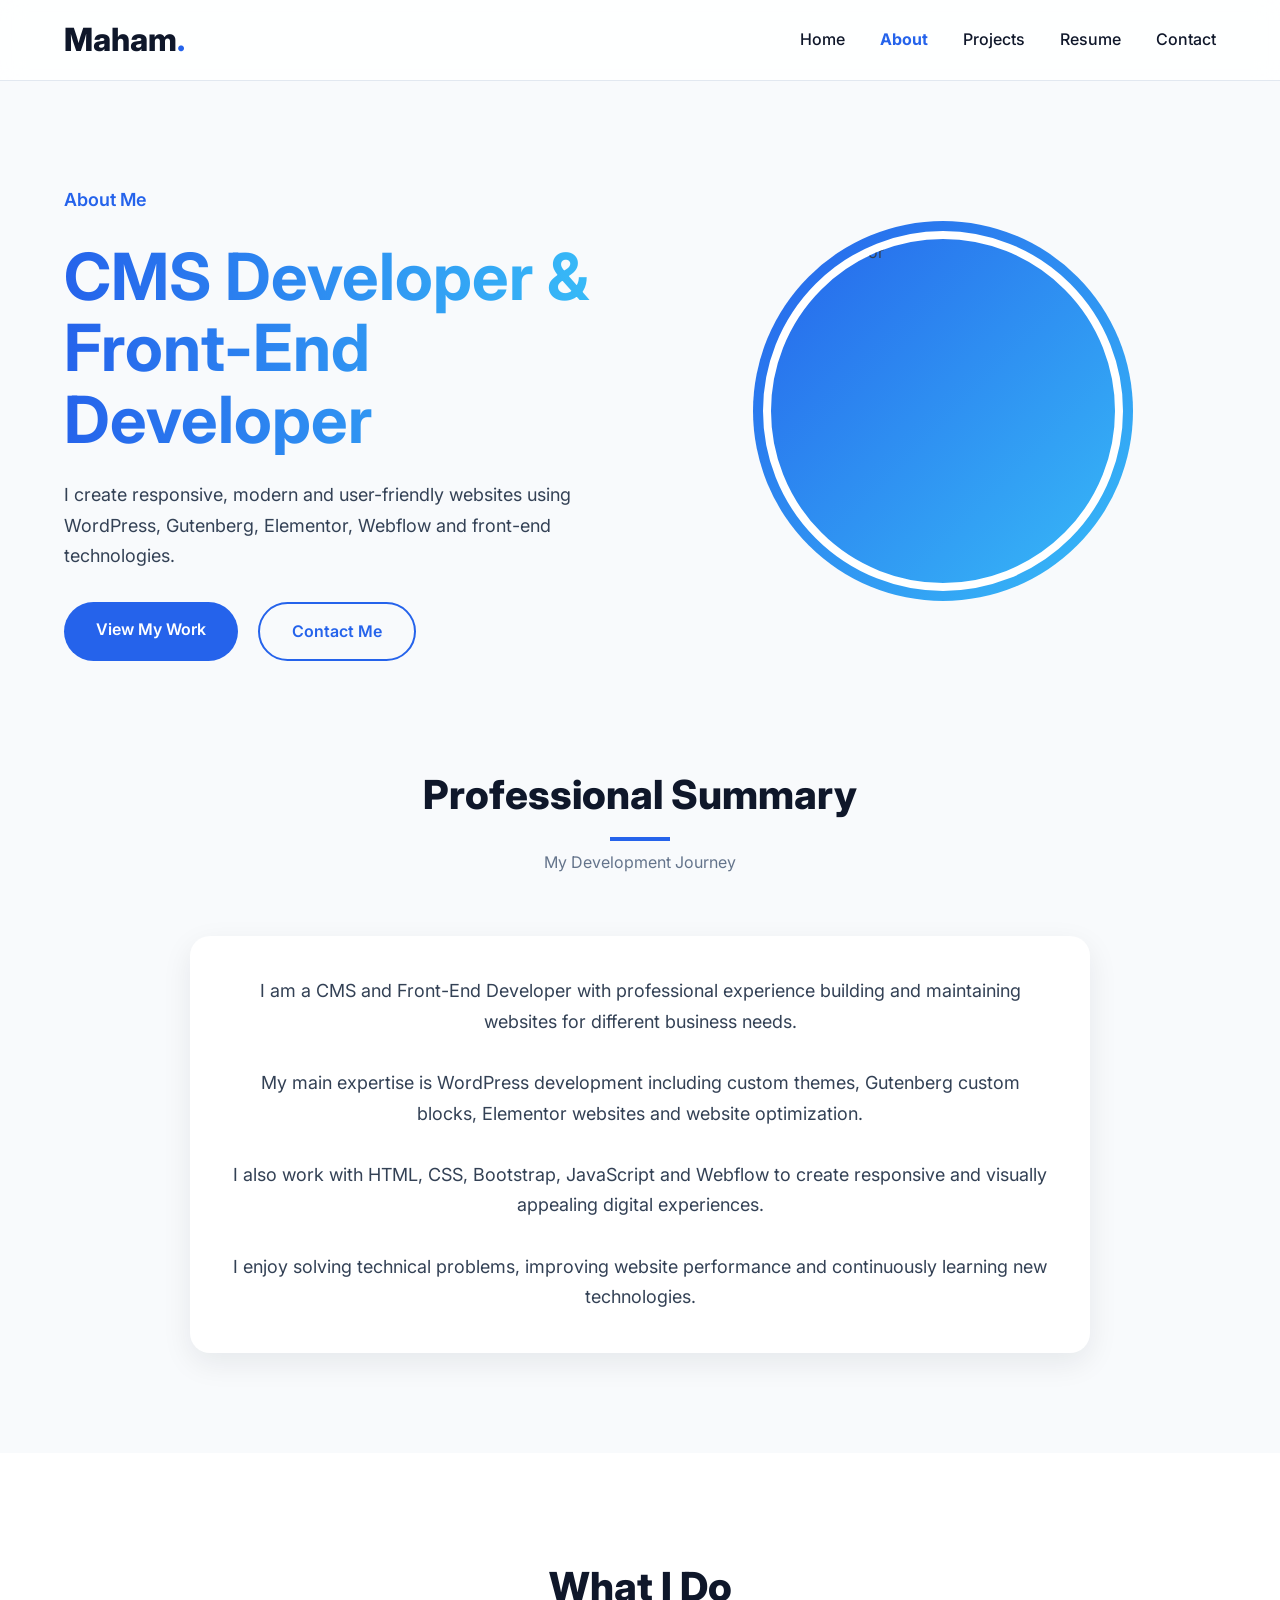
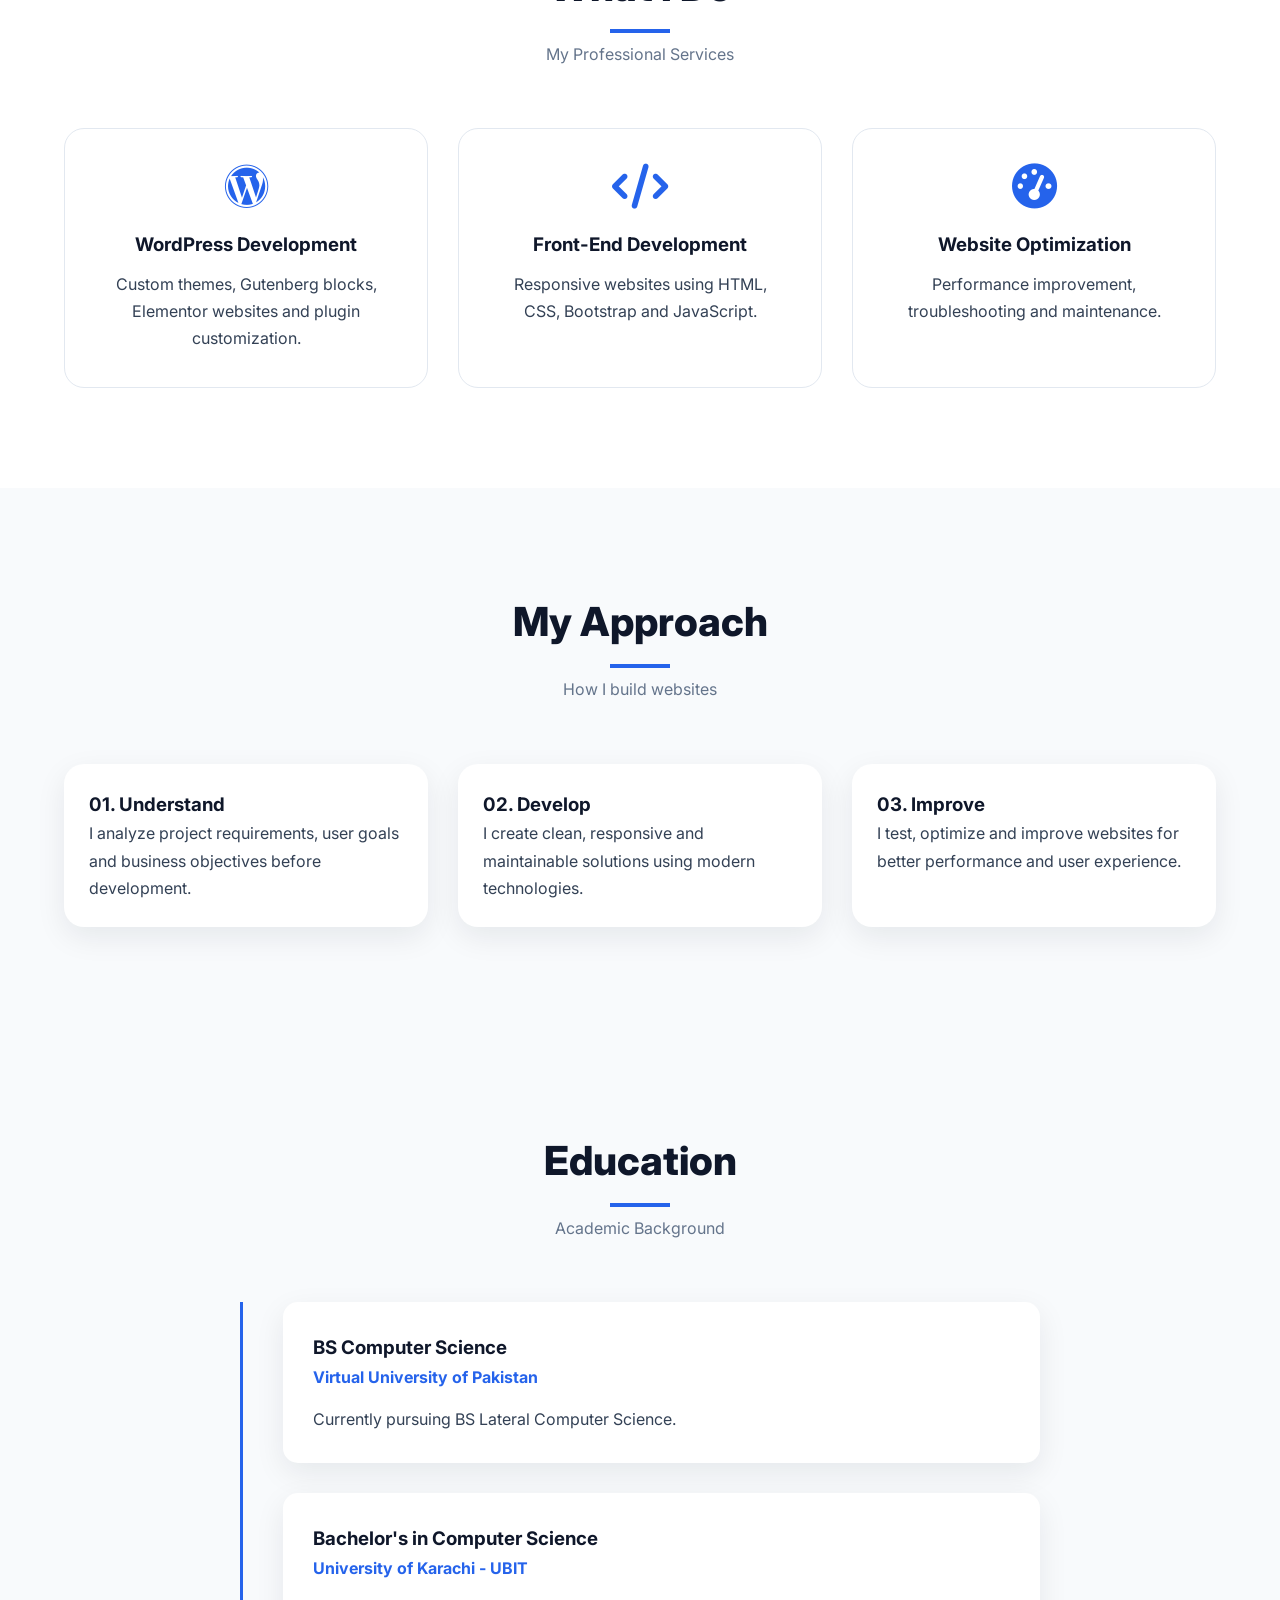
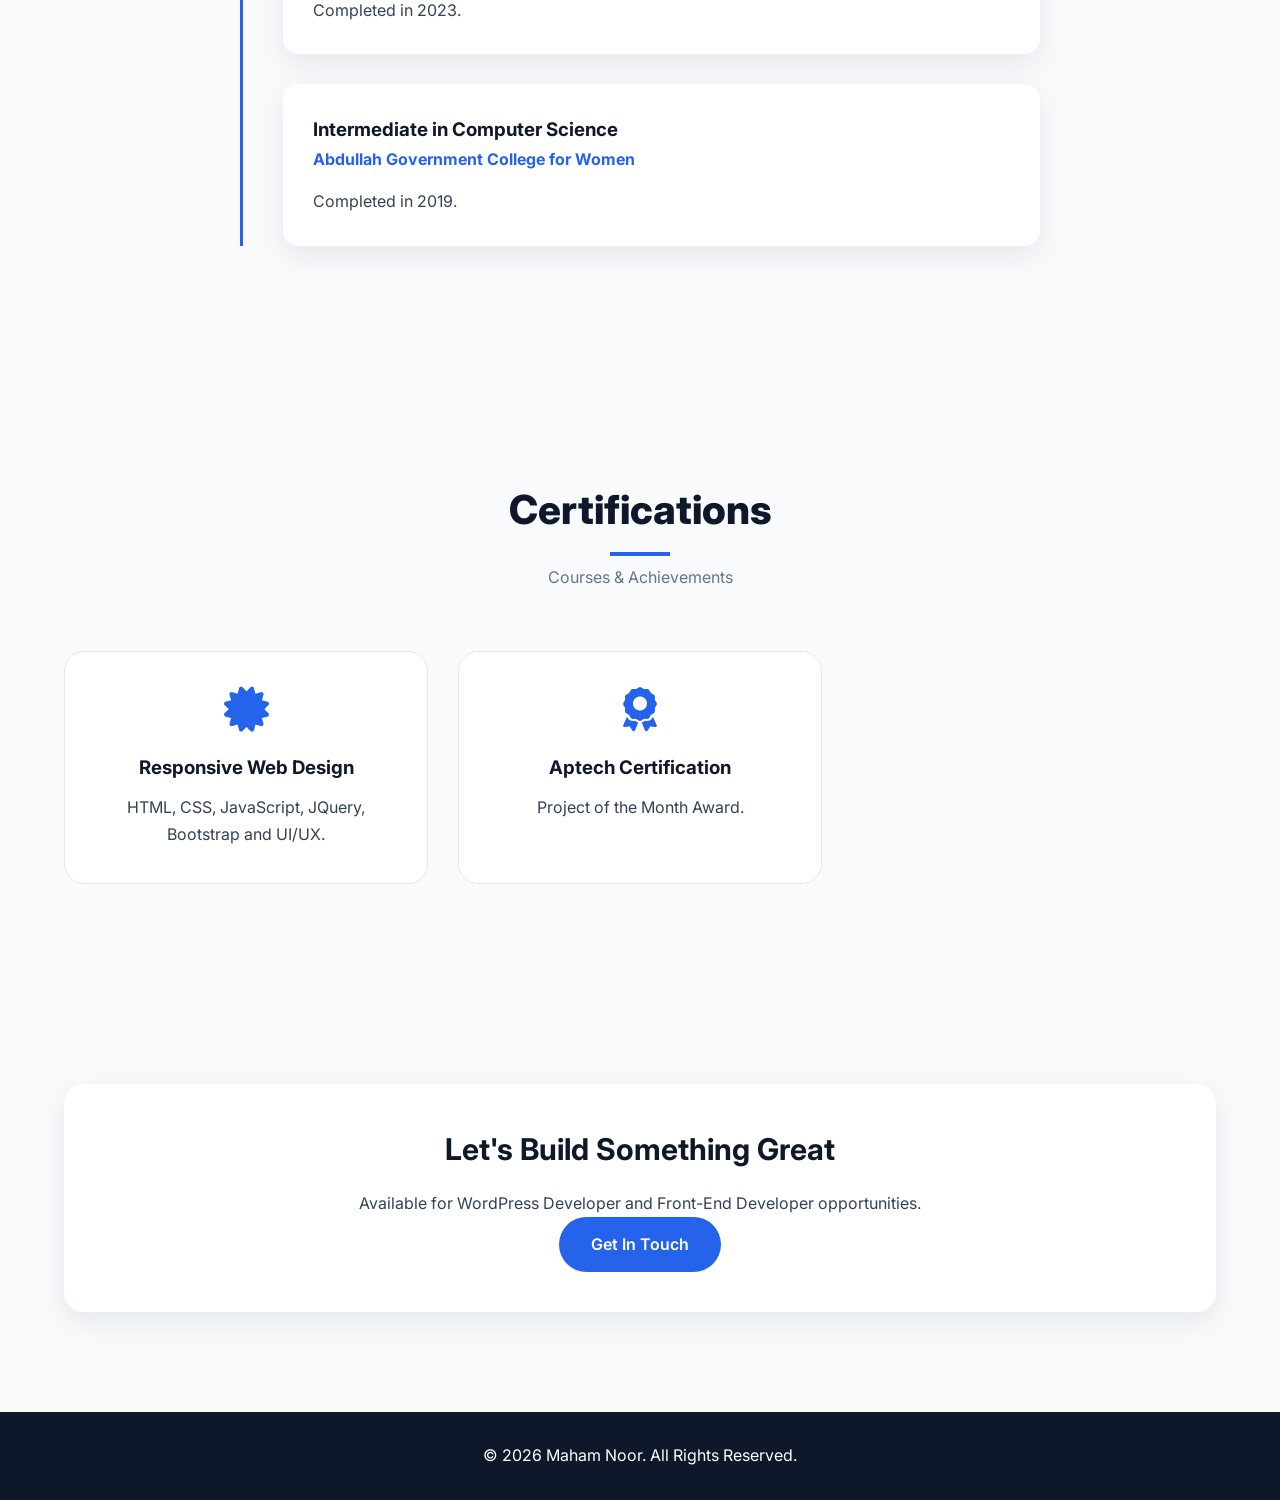
==== about.html @ 39d7f418 "Initial Portfolio Website" ====
<!DOCTYPE html>
<html lang="en">

<head>

<meta charset="UTF-8">

<meta name="viewport" content="width=device-width, initial-scale=1.0">


<title>About Maham Noor | WordPress Developer</title>


<meta name="description" content="Learn more about Maham Noor, a WordPress Developer and Front-End Developer specializing in Gutenberg, Elementor, Webflow and responsive websites.">


<link rel="preconnect" href="https://fonts.googleapis.com">
<link rel="preconnect" href="https://fonts.gstatic.com" crossorigin>

<link href="https://fonts.googleapis.com/css2?family=Inter:wght@400;500;600;700;800&display=swap" rel="stylesheet">


<link rel="stylesheet" href="https://cdnjs.cloudflare.com/ajax/libs/font-awesome/6.5.2/css/all.min.css">


<link rel="stylesheet" href="css/style.css">

<link rel="stylesheet" href="css/responsive.css">
<link rel="stylesheet" href="css/animation.css">


</head>


<body>



<!-- ================= HEADER ================= -->


<header class="header">


<div class="container nav-container">


<a href="index.html" class="logo">
Maham<span>.</span>
</a>



<nav class="navbar">


<a href="index.html">
Home
</a>


<a href="about.html" class="active">
About
</a>


<a href="projects.html">
Projects
</a>


<a href="resume.html">
Resume
</a>


<a href="contact.html">
Contact
</a>


</nav>



<button class="menu-btn">

<i class="fa-solid fa-bars"></i>

</button>


</div>


</header>







<!-- ================= PAGE HERO ================= -->


<section class="hero inner-page">


<div class="container hero-container">


<div class="hero-content">


<p class="small-title">
About Me
</p>



<h1>
CMS Developer &
<br>
Front-End Developer
</h1>



<p>


I create responsive, modern and user-friendly websites using WordPress, Gutenberg, Elementor, Webflow and front-end technologies.


</p>



<div class="hero-buttons">


<a href="projects.html" class="btn primary">

View My Work

</a>


<a href="contact.html" class="btn secondary">

Contact Me

</a>


</div>


</div>





<div class="hero-image">


<div class="image-box">


<img src="images/profile.jpg" alt="Maham Noor">


</div>


</div>



</div>


</section>









<!-- ================= PROFESSIONAL SUMMARY ================= -->


<section class="section">


<div class="container">


<div class="section-title">

<h2>
Professional Summary
</h2>

<p>
My Development Journey
</p>


</div>




<div class="about-content">


<p>


I am a CMS and Front-End Developer with professional experience building and maintaining websites for different business needs.


<br><br>


My main expertise is WordPress development including custom themes, Gutenberg custom blocks, Elementor websites and website optimization.


<br><br>


I also work with HTML, CSS, Bootstrap, JavaScript and Webflow to create responsive and visually appealing digital experiences.


<br><br>


I enjoy solving technical problems, improving website performance and continuously learning new technologies.


</p>



</div>



</div>


</section>









<!-- ================= WHAT I DO ================= -->


<section class="skills section">


<div class="container">


<div class="section-title">

<h2>
What I Do
</h2>

<p>
My Professional Services
</p>


</div>




<div class="skills-grid">



<div class="skill-card">


<i class="fa-brands fa-wordpress"></i>


<h3>
WordPress Development
</h3>


<p>

Custom themes, Gutenberg blocks, Elementor websites and plugin customization.

</p>


</div>





<div class="skill-card">


<i class="fa-solid fa-code"></i>


<h3>
Front-End Development
</h3>


<p>

Responsive websites using HTML, CSS, Bootstrap and JavaScript.

</p>


</div>






<div class="skill-card">


<i class="fa-solid fa-gauge-high"></i>


<h3>
Website Optimization
</h3>


<p>

Performance improvement, troubleshooting and maintenance.

</p>


</div>




</div>


</div>


</section>









<!-- ================= DEVELOPMENT APPROACH ================= -->


<section class="section">


<div class="container">


<div class="section-title">

<h2>
My Approach
</h2>

<p>
How I build websites
</p>

</div>





<div class="project-grid">



<div class="project-card">


<div class="project-info">


<h3>
01. Understand
</h3>


<p>

I analyze project requirements, user goals and business objectives before development.

</p>


</div>


</div>






<div class="project-card">


<div class="project-info">


<h3>
02. Develop
</h3>


<p>

I create clean, responsive and maintainable solutions using modern technologies.

</p>


</div>


</div>






<div class="project-card">


<div class="project-info">


<h3>
03. Improve
</h3>


<p>

I test, optimize and improve websites for better performance and user experience.

</p>


</div>


</div>



</div>


</div>


</section>









<!-- ================= EDUCATION ================= -->


<section class="experience section">


<div class="container">


<div class="section-title">


<h2>
Education
</h2>


<p>
Academic Background
</p>


</div>






<div class="timeline">



<div class="timeline-item">


<h3>
BS Computer Science
</h3>


<h4>
Virtual University of Pakistan
</h4>


<p>

Currently pursuing BS Lateral Computer Science.

</p>


</div>






<div class="timeline-item">


<h3>
Bachelor's in Computer Science
</h3>


<h4>
University of Karachi - UBIT
</h4>


<p>

Completed in 2023.

</p>


</div>






<div class="timeline-item">


<h3>
Intermediate in Computer Science
</h3>


<h4>
Abdullah Government College for Women
</h4>


<p>

Completed in 2019.

</p>


</div>




</div>


</div>


</section>









<!-- ================= CERTIFICATIONS ================= -->


<section class="section">


<div class="container">


<div class="section-title">


<h2>
Certifications
</h2>


<p>
Courses & Achievements
</p>


</div>





<div class="skills-grid">


<div class="skill-card">


<i class="fa-solid fa-certificate"></i>


<h3>
Responsive Web Design
</h3>


<p>

HTML, CSS, JavaScript, JQuery, Bootstrap and UI/UX.

</p>


</div>




<div class="skill-card">


<i class="fa-solid fa-award"></i>


<h3>
Aptech Certification
</h3>


<p>

Project of the Month Award.

</p>


</div>



</div>



</div>


</section>









<!-- ================= CTA ================= -->


<section class="section">


<div class="container">


<div class="contact-box">


<h3>
Let's Build Something Great
</h3>


<p>

Available for WordPress Developer and Front-End Developer opportunities.

</p>



<a href="contact.html" class="btn primary">

Get In Touch

</a>


</div>


</div>


</section>








<footer>

<p>
© 2026 Maham Noor. All Rights Reserved.
</p>

</footer>




<script src="js/main.js"></script>


</body>

</html>
---- css/style.css ----
/* =====================================================
   MAHAM NOOR PORTFOLIO
   Main Stylesheet
===================================================== */


/* =========================
   ROOT VARIABLES
========================= */

:root {

    --primary: #2563eb;
    --secondary: #0f172a;
    --accent: #38bdf8;

    --background: #f8fafc;
    --white: #ffffff;

    --text: #334155;
    --heading: #0f172a;

    --border: #e2e8f0;

    --shadow:
    0 10px 30px rgba(15,23,42,0.08);

    --transition: .3s ease;

}



/* =========================
   RESET
========================= */


* {
    margin:0;
    padding:0;
    box-sizing:border-box;
}


html {

    scroll-behavior:smooth;

}



body {

    font-family:'Inter', sans-serif;

    background:var(--background);

    color:var(--text);

    line-height:1.7;

}



img {

    max-width:100%;

    display:block;

}



a {

    text-decoration:none;

    color:inherit;

}



ul {

    list-style:none;

}





/* =========================
   GLOBAL
========================= */


.container {

    width:90%;

    max-width:1200px;

    margin:auto;

}



.section {

    padding:100px 0;

}



.section-title {

    text-align:center;

    margin-bottom:60px;

}



.section-title h2 {

    font-size:40px;

    color:var(--heading);

    font-weight:800;

    position:relative;

    display:inline-block;

}



.section-title h2::after {

    content:"";

    position:absolute;

    width:60px;

    height:4px;

    background:var(--primary);

    bottom:-12px;

    left:50%;

    transform:translateX(-50%);

}



.section-title p {

    margin-top:20px;

    color:#64748b;

}







/* =========================
   HEADER
========================= */


.header {

    position:fixed;

    width:100%;

    top:0;

    left:0;

    z-index:999;

    background:rgba(255,255,255,.85);

    backdrop-filter:blur(12px);

    border-bottom:1px solid var(--border);

}



.nav-container {

    height:80px;

    display:flex;

    align-items:center;

    justify-content:space-between;

}



.logo {

    font-size:32px;

    font-weight:800;

    color:var(--secondary);

}



.logo span {

    color:var(--primary);

}



.navbar {

    display:flex;

    gap:35px;

}



.navbar a {

    font-weight:500;

    color:var(--secondary);

    transition:var(--transition);

}



.navbar a:hover {

    color:var(--primary);

}



.menu-btn {

    display:none;

    border:none;

    background:none;

    font-size:25px;

    cursor:pointer;

}







/* =========================
   HERO
========================= */


.hero {

    padding-top:160px;

    min-height:100vh;

    display:flex;

    align-items:center;

}



.hero-container {

    display:grid;

    grid-template-columns:1fr 1fr;

    align-items:center;

    gap:60px;

}



.small-title {

    color:var(--primary);

    font-weight:600;

    font-size:18px;

}



.hero-content h1 {

    font-size:65px;

    line-height:1.1;

    color:var(--heading);

    margin:10px 0;

}



.hero-content h2 {

    font-size:32px;

    color:var(--primary);

    min-height:45px;

}



.hero-content p {

    max-width:560px;

    font-size:18px;

    margin:25px 0;

}



.hero-buttons {

    display:flex;

    gap:20px;

    margin-top:30px;

}




.btn {

    padding:14px 32px;

    border-radius:50px;

    font-weight:600;

    display:inline-block;

    transition:var(--transition);

}



.primary {

    background:var(--primary);

    color:white;

}



.primary:hover {

    transform:translateY(-4px);

    box-shadow:var(--shadow);

}



.secondary {

    border:2px solid var(--primary);

    color:var(--primary);

}



.secondary:hover {

    background:var(--primary);

    color:white;

}



.social-icons {

    display:flex;

    gap:20px;

    margin-top:35px;

}



.social-icons a {

    width:45px;

    height:45px;

    display:flex;

    justify-content:center;

    align-items:center;

    border-radius:50%;

    background:white;

    box-shadow:var(--shadow);

    color:var(--primary);

    transition:.3s;

}



.social-icons a:hover {

    background:var(--primary);

    color:white;

    transform:translateY(-5px);

}



.hero-image {

    display:flex;

    justify-content:center;

}



.image-box {

    width:380px;

    height:380px;

    border-radius:50%;

    padding:10px;

    background:linear-gradient(
    135deg,
    var(--primary),
    var(--accent)
    );

}



.image-box img {

    width:100%;

    height:100%;

    object-fit:cover;

    border-radius:50%;

    border:8px solid white;

}







/* =========================
   ABOUT
========================= */


.about-content {

    background:white;

    padding:40px;

    border-radius:20px;

    box-shadow:var(--shadow);

    max-width:900px;

    margin:auto;

    text-align:center;

    font-size:18px;

}








/* =========================
   SKILLS
========================= */


.skills {

    background:white;

}



.skills-grid {

    display:grid;

    grid-template-columns:repeat(3,1fr);

    gap:30px;

}



.skill-card {

    background:white;

    padding:35px;

    text-align:center;

    border-radius:20px;

    border:1px solid var(--border);

    transition:var(--transition);

}



.skill-card i {

    font-size:45px;

    color:var(--primary);

    margin-bottom:20px;

}



.skill-card h3 {

    color:var(--heading);

    margin-bottom:10px;

}



.skill-card:hover {

    transform:translateY(-10px);

    box-shadow:var(--shadow);

}








/* =========================
   PROJECTS
========================= */


.project-grid {

    display:grid;

    grid-template-columns:repeat(3,1fr);

    gap:30px;

}



.project-card {

    background:white;

    border-radius:20px;

    overflow:hidden;

    box-shadow:var(--shadow);

    transition:.3s;

}



.project-card:hover {

    transform:translateY(-10px);

}



.project-card img {

    width:100%;

    height:220px;

    object-fit:cover;

}



.project-info {

    padding:25px;

}



.project-info h3 {

    color:var(--heading);

}



.project-info span {

    color:var(--primary);

    font-size:14px;

    font-weight:600;

}







/* =========================
   EXPERIENCE
========================= */


.timeline {

    max-width:800px;

    margin:auto;

    border-left:3px solid var(--primary);

    padding-left:40px;

}



.timeline-item {

    background:white;

    padding:30px;

    border-radius:15px;

    margin-bottom:30px;

    box-shadow:var(--shadow);

}



.timeline-item h3 {

    color:var(--heading);

}



.timeline-item h4 {

    color:var(--primary);

}







/* =========================
   CONTACT
========================= */


.contact-box {

    background:white;

    text-align:center;

    padding:50px;

    border-radius:20px;

    box-shadow:var(--shadow);

}



.contact-box h3 {

    color:var(--heading);

    font-size:30px;

    margin-bottom:15px;

}







/* =========================
   FOOTER
========================= */


footer {

    padding:30px;

    text-align:center;

    background:var(--secondary);

    color:white;

}






/* =========================
   ANIMATION
========================= */


.hero-content,
.hero-image {

    animation:fadeUp 1s ease;

}



@keyframes fadeUp {

from {

opacity:0;

transform:translateY(40px);

}

to {

opacity:1;

transform:translateY(0);

}

}

/* =====================================================
   INNER PAGES + EXTRA COMPONENTS
===================================================== */


/* =========================
   INNER PAGE HERO
========================= */


.inner-page {

    min-height:70vh;

}



.inner-page .hero-content h1 {

    margin-bottom:20px;

}





/* =========================
   ACTIVE NAV LINK
========================= */


.navbar a.active {

    color:var(--primary);

    font-weight:700;

}






/* =========================
   PROJECT TECHNOLOGY TAGS
========================= */


.tech-tags {

    display:flex;

    flex-wrap:wrap;

    gap:10px;

    margin:20px 0;

}



.tech-tags span {


    background:#eff6ff;

    color:var(--primary);

    padding:6px 14px;

    border-radius:30px;

    font-size:13px;

    font-weight:600;


}







/* =========================
   PROJECT BUTTONS
========================= */


.project-buttons {

    display:flex;

    gap:12px;

    margin-top:20px;

}



.project-buttons .btn {

    padding:10px 20px;

    font-size:14px;

}








/* =========================
   CONTACT PAGE
========================= */


.contact-layout {


    display:grid;

    grid-template-columns:1fr 1fr;

    gap:40px;


}



.contact-box {


    background:white;

    padding:40px;

    border-radius:20px;

    box-shadow:var(--shadow);


}



.contact-item {


    display:flex;

    align-items:center;

    gap:20px;

    margin:25px 0;


}



.contact-item i {


    width:50px;

    height:50px;

    border-radius:50%;

    background:#eff6ff;

    color:var(--primary);

    display:flex;

    align-items:center;

    justify-content:center;

    font-size:22px;


}



.contact-item h4 {


    color:var(--heading);

    margin-bottom:3px;


}



.contact-item p {


    color:#64748b;

}





/* =========================
   CONTACT FORM
========================= */



.contact-form {


    background:white;

    padding:40px;

    border-radius:20px;

    box-shadow:var(--shadow);


}



.contact-form h3 {


    font-size:28px;

    color:var(--heading);

    margin-bottom:25px;


}




.form-group {


    margin-bottom:20px;


}



.form-group input,
.form-group textarea {


    width:100%;

    padding:15px 18px;

    border:1px solid var(--border);

    border-radius:12px;

    font-family:inherit;

    font-size:15px;

    outline:none;

    transition:.3s;


}



.form-group input:focus,
.form-group textarea:focus {


    border-color:var(--primary);

    box-shadow:0 0 0 3px rgba(37,99,235,.1);


}



.form-group textarea {


    resize:none;


}







/* =========================
   RESUME PAGE
========================= */


.timeline-item p {


    margin-top:15px;


}



.timeline-item strong {


    color:var(--primary);


}








/* =========================
   PAGE CARD HOVER
========================= */


.project-card,
.skill-card,
.timeline-item,
.contact-box,
.contact-form {


    transition:.35s ease;


}



.project-card:hover,
.skill-card:hover,
.timeline-item:hover {


    transform:translateY(-8px);


}







/* =========================
   BUTTON HOVER IMPROVEMENT
========================= */


.btn {


    cursor:pointer;


}



.btn:hover {


    letter-spacing:.3px;


}







/* =========================
   MOBILE CONTACT
========================= */


@media(max-width:992px){


.contact-layout {


    grid-template-columns:1fr;


}



.project-buttons {


    flex-direction:column;


}



.project-buttons .btn {


    width:100%;


}



}
---- css/responsive.css ----
/* =====================================================
   MAHAM NOOR PORTFOLIO
   Responsive Styles
===================================================== */



/* =========================
   LARGE TABLETS / SMALL LAPTOPS
   1200px
========================= */


@media(max-width:1200px){


.hero-content h1{

    font-size:55px;

}


.hero-container{

    gap:40px;

}


.skills-grid{

    grid-template-columns:repeat(2,1fr);

}


.project-grid{

    grid-template-columns:repeat(2,1fr);

}


}





/* =========================
   TABLETS
   992px
========================= */


@media(max-width:992px){



.section{

    padding:80px 0;

}



/* Navbar */


.navbar{

    position:absolute;

    top:80px;

    left:0;

    width:100%;

    background:white;

    flex-direction:column;

    align-items:center;

    padding:30px 0;

    gap:20px;

    display:none;

    box-shadow:0 10px 30px rgba(0,0,0,.08);

}



.navbar.active{

    display:flex;

}



.menu-btn{

    display:block;

}




/* Hero */


.hero{

    padding-top:130px;

}



.hero-container{

    grid-template-columns:1fr;

    text-align:center;

}



.hero-content p{

    margin-left:auto;

    margin-right:auto;

}



.hero-buttons{

    justify-content:center;

}



.social-icons{

    justify-content:center;

}



.hero-image{

    order:-1;

}



.image-box{

    width:320px;

    height:320px;

}




.skills-grid{

    grid-template-columns:repeat(2,1fr);

}




}





/* =========================
   MOBILE LANDSCAPE
   768px
========================= */


@media(max-width:768px){



.container{

    width:92%;

}



.section-title h2{

    font-size:34px;

}



/* Hero */


.hero-content h1{

    font-size:45px;

}



.hero-content h2{

    font-size:25px;

}



.hero-content p{

    font-size:16px;

}



.hero-buttons{

    flex-direction:column;

    align-items:center;

}



.btn{

    width:220px;

}





.skills-grid{

    grid-template-columns:1fr;

}




.project-grid{

    grid-template-columns:1fr;

}



.timeline{

    padding-left:25px;

}



.timeline-item{

    padding:25px;

}




.contact-box{

    padding:35px 20px;

}




}





/* =========================
   SMALL MOBILE
   480px
========================= */


@media(max-width:480px){



.logo{

    font-size:26px;

}



.hero{

    padding-top:120px;

}



.hero-content h1{

    font-size:38px;

}



.hero-content h2{

    font-size:22px;

}



.image-box{

    width:250px;

    height:250px;

}



.section{

    padding:60px 0;

}



.about-content{

    padding:25px;

    font-size:16px;

}



.skill-card{

    padding:25px;

}



.project-card img{

    height:180px;

}



.contact-box h3{

    font-size:24px;

}




}



/* =========================
   EXTRA SMALL DEVICES
   360px
========================= */


@media(max-width:360px){


.hero-content h1{

    font-size:32px;

}


.hero-buttons .btn{

    width:180px;

}


.image-box{

    width:220px;

    height:220px;

}


}
---- css/animation.css ----
/* =====================================
   PORTFOLIO ANIMATIONS
===================================== */


/* Fade Up */

.fade-up {

    animation:fadeUp 1s ease forwards;

}



@keyframes fadeUp {


from {

opacity:0;

transform:translateY(40px);

}


to {

opacity:1;

transform:translateY(0);

}


}





/* Floating Image */

.image-box {

animation:floatImage 4s ease-in-out infinite;

}



@keyframes floatImage {


0% {

transform:translateY(0);

}


50% {

transform:translateY(-15px);

}


100% {

transform:translateY(0);

}


}





/* Pulse Button */

.primary {


animation:pulseBtn 2s infinite;


}



@keyframes pulseBtn {


0% {

box-shadow:0 0 0 0 rgba(37,99,235,.5);

}


70% {

box-shadow:0 0 0 15px rgba(37,99,235,0);

}


100% {

box-shadow:0 0 0 0 rgba(37,99,235,0);

}


}






/* Gradient Animation */


.hero h1 {


background:linear-gradient(
90deg,
#2563eb,
#38bdf8
);


-webkit-background-clip:text;

-webkit-text-fill-color:transparent;


}






/* Card Shine Effect */


.project-card,
.skill-card {


overflow:hidden;

position:relative;


}



.project-card::before,
.skill-card::before {


content:"";

position:absolute;

top:0;

left:-100%;

width:50%;

height:100%;

background:linear-gradient(
120deg,
transparent,
rgba(255,255,255,.5),
transparent
);


transition:.6s;


}



.project-card:hover::before,
.skill-card:hover::before {


left:120%;


}
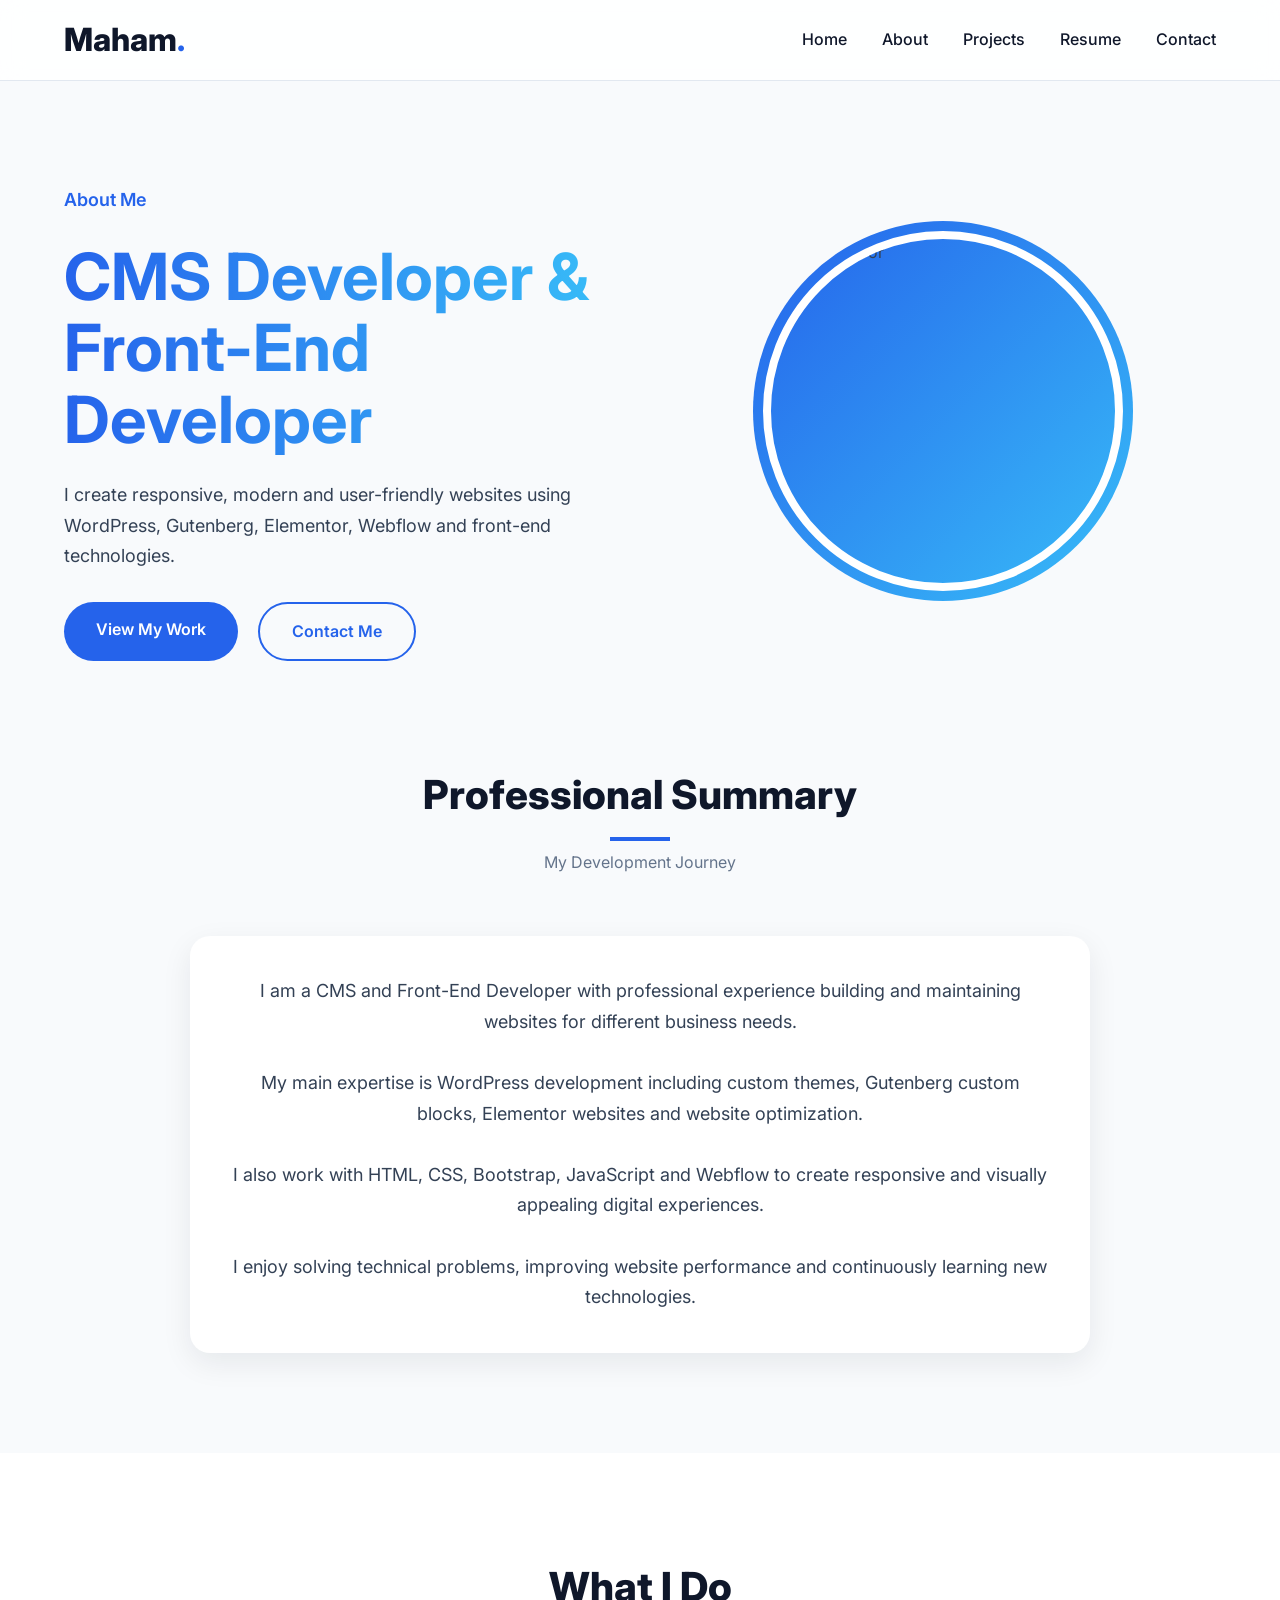
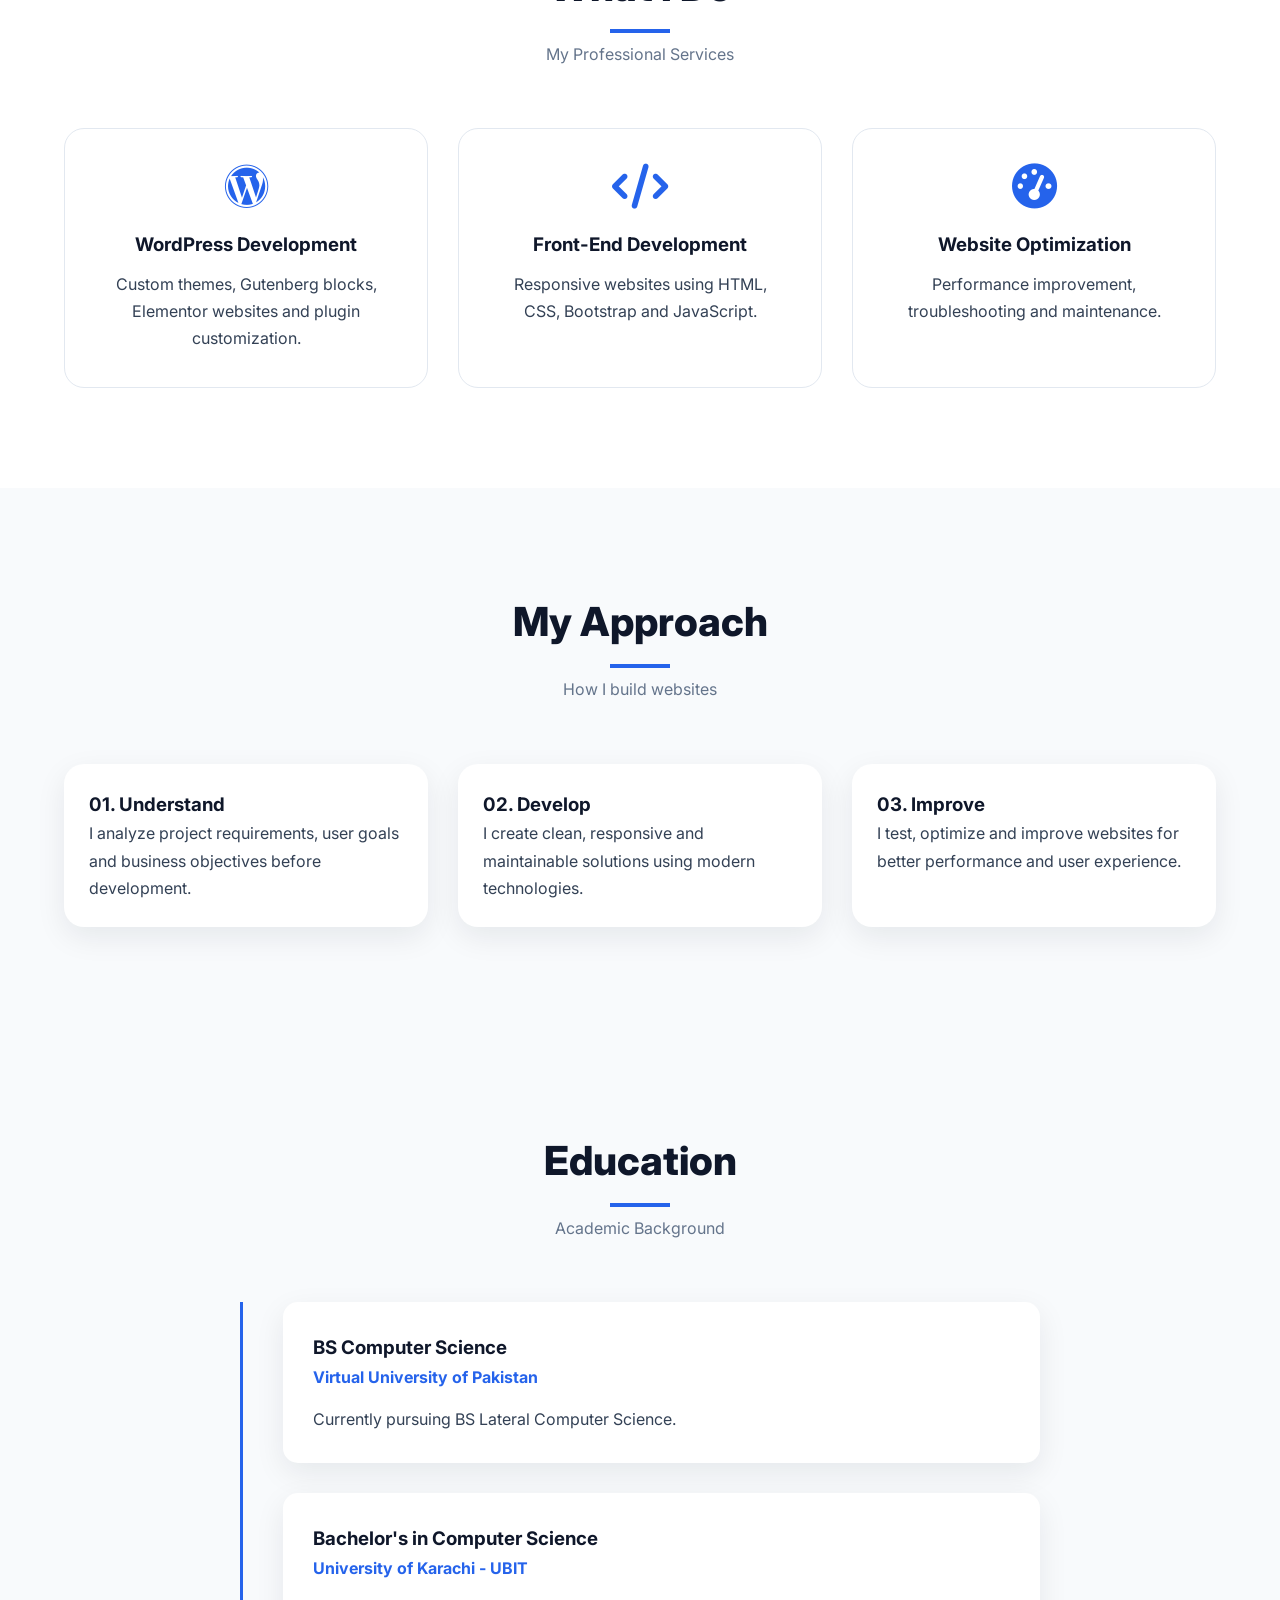
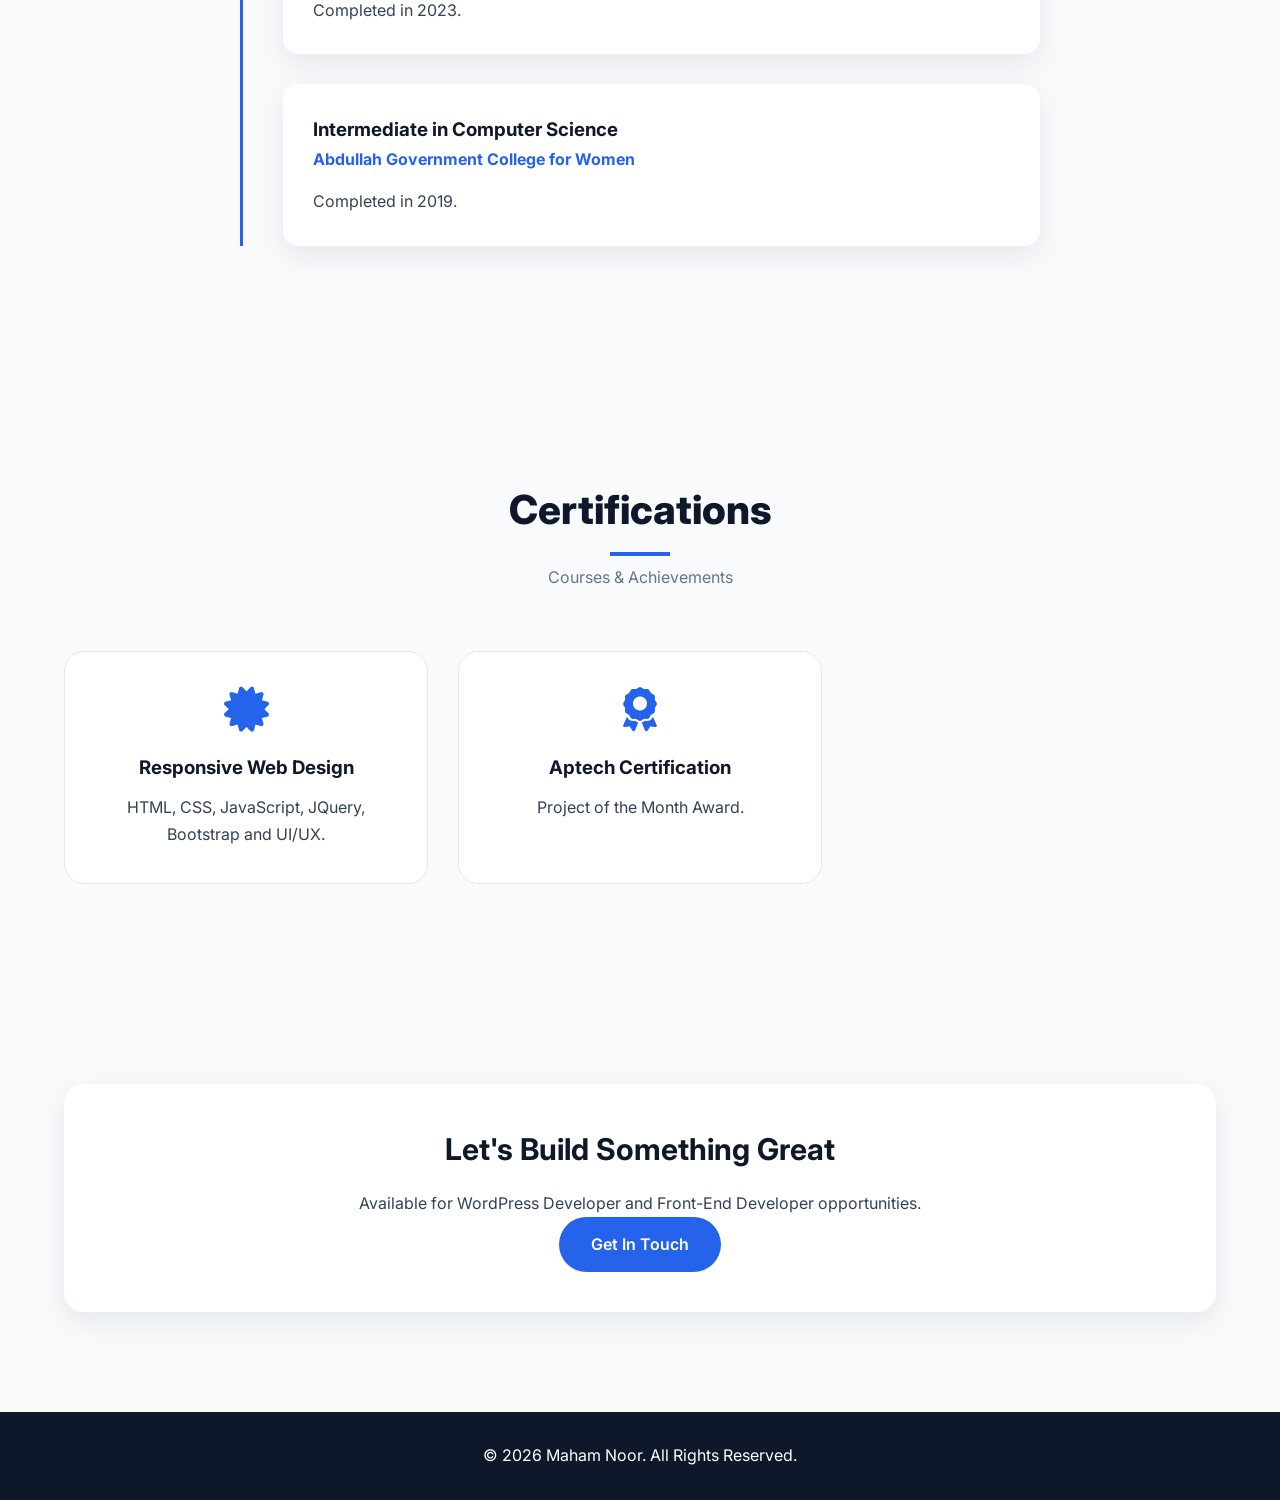
==== commit 6b120122: "Add reusable header and footer components" ====
--- a/about.html
+++ b/about.html
@@ -1,795 +1,268 @@
-<!DOCTYPE html>
+<!doctype html>
 <html lang="en">
-
-<head>
-
-<meta charset="UTF-8">
-
-<meta name="viewport" content="width=device-width, initial-scale=1.0">
-
-
-<title>About Maham Noor | WordPress Developer</title>
-
-
-<meta name="description" content="Learn more about Maham Noor, a WordPress Developer and Front-End Developer specializing in Gutenberg, Elementor, Webflow and responsive websites.">
-
-
-<link rel="preconnect" href="https://fonts.googleapis.com">
-<link rel="preconnect" href="https://fonts.gstatic.com" crossorigin>
-
-<link href="https://fonts.googleapis.com/css2?family=Inter:wght@400;500;600;700;800&display=swap" rel="stylesheet">
-
-
-<link rel="stylesheet" href="https://cdnjs.cloudflare.com/ajax/libs/font-awesome/6.5.2/css/all.min.css">
-
-
-<link rel="stylesheet" href="css/style.css">
-
-<link rel="stylesheet" href="css/responsive.css">
-<link rel="stylesheet" href="css/animation.css">
-
-
-</head>
-
-
-<body>
-
-
-
-<!-- ================= HEADER ================= -->
-
-
-<header class="header">
-
-
-<div class="container nav-container">
-
-
-<a href="index.html" class="logo">
-Maham<span>.</span>
-</a>
-
-
-
-<nav class="navbar">
-
-
-<a href="index.html">
-Home
-</a>
-
-
-<a href="about.html" class="active">
-About
-</a>
-
-
-<a href="projects.html">
-Projects
-</a>
-
-
-<a href="resume.html">
-Resume
-</a>
-
-
-<a href="contact.html">
-Contact
-</a>
-
-
-</nav>
-
-
-
-<button class="menu-btn">
-
-<i class="fa-solid fa-bars"></i>
-
-</button>
-
-
-</div>
-
-
-</header>
-
-
-
-
-
-
-
-<!-- ================= PAGE HERO ================= -->
-
-
-<section class="hero inner-page">
-
-
-<div class="container hero-container">
-
-
-<div class="hero-content">
-
-
-<p class="small-title">
-About Me
-</p>
-
-
-
-<h1>
-CMS Developer &
-<br>
-Front-End Developer
-</h1>
-
-
-
-<p>
-
-
-I create responsive, modern and user-friendly websites using WordPress, Gutenberg, Elementor, Webflow and front-end technologies.
-
-
-</p>
-
-
-
-<div class="hero-buttons">
-
-
-<a href="projects.html" class="btn primary">
-
-View My Work
-
-</a>
-
-
-<a href="contact.html" class="btn secondary">
-
-Contact Me
-
-</a>
-
-
-</div>
-
-
-</div>
-
-
-
-
-
-<div class="hero-image">
-
-
-<div class="image-box">
-
-
-<img src="images/profile.jpg" alt="Maham Noor">
-
-
-</div>
-
-
-</div>
-
-
-
-</div>
-
-
-</section>
-
-
-
-
-
-
-
-
-
-<!-- ================= PROFESSIONAL SUMMARY ================= -->
-
-
-<section class="section">
-
-
-<div class="container">
-
-
-<div class="section-title">
-
-<h2>
-Professional Summary
-</h2>
-
-<p>
-My Development Journey
-</p>
-
-
-</div>
-
-
-
-
-<div class="about-content">
-
-
-<p>
-
-
-I am a CMS and Front-End Developer with professional experience building and maintaining websites for different business needs.
-
-
-<br><br>
-
-
-My main expertise is WordPress development including custom themes, Gutenberg custom blocks, Elementor websites and website optimization.
-
-
-<br><br>
-
-
-I also work with HTML, CSS, Bootstrap, JavaScript and Webflow to create responsive and visually appealing digital experiences.
-
-
-<br><br>
-
-
-I enjoy solving technical problems, improving website performance and continuously learning new technologies.
-
-
-</p>
-
-
-
-</div>
-
-
-
-</div>
-
-
-</section>
-
-
-
-
-
-
-
-
-
-<!-- ================= WHAT I DO ================= -->
-
-
-<section class="skills section">
-
-
-<div class="container">
-
-
-<div class="section-title">
-
-<h2>
-What I Do
-</h2>
-
-<p>
-My Professional Services
-</p>
-
-
-</div>
-
-
-
-
-<div class="skills-grid">
-
-
-
-<div class="skill-card">
-
-
-<i class="fa-brands fa-wordpress"></i>
-
-
-<h3>
-WordPress Development
-</h3>
-
-
-<p>
-
-Custom themes, Gutenberg blocks, Elementor websites and plugin customization.
-
-</p>
-
-
-</div>
-
-
-
-
-
-<div class="skill-card">
-
-
-<i class="fa-solid fa-code"></i>
-
-
-<h3>
-Front-End Development
-</h3>
-
-
-<p>
-
-Responsive websites using HTML, CSS, Bootstrap and JavaScript.
-
-</p>
-
-
-</div>
-
-
-
-
-
-
-<div class="skill-card">
-
-
-<i class="fa-solid fa-gauge-high"></i>
-
-
-<h3>
-Website Optimization
-</h3>
-
-
-<p>
-
-Performance improvement, troubleshooting and maintenance.
-
-</p>
-
-
-</div>
-
-
-
-
-</div>
-
-
-</div>
-
-
-</section>
-
-
-
-
-
-
-
-
-
-<!-- ================= DEVELOPMENT APPROACH ================= -->
-
-
-<section class="section">
-
-
-<div class="container">
-
-
-<div class="section-title">
-
-<h2>
-My Approach
-</h2>
-
-<p>
-How I build websites
-</p>
-
-</div>
-
-
-
-
-
-<div class="project-grid">
-
-
-
-<div class="project-card">
-
-
-<div class="project-info">
-
-
-<h3>
-01. Understand
-</h3>
-
-
-<p>
-
-I analyze project requirements, user goals and business objectives before development.
-
-</p>
-
-
-</div>
-
-
-</div>
-
-
-
-
-
-
-<div class="project-card">
-
-
-<div class="project-info">
-
-
-<h3>
-02. Develop
-</h3>
-
-
-<p>
-
-I create clean, responsive and maintainable solutions using modern technologies.
-
-</p>
-
-
-</div>
-
-
-</div>
-
-
-
-
-
-
-<div class="project-card">
-
-
-<div class="project-info">
-
-
-<h3>
-03. Improve
-</h3>
-
-
-<p>
-
-I test, optimize and improve websites for better performance and user experience.
-
-</p>
-
-
-</div>
-
-
-</div>
-
-
-
-</div>
-
-
-</div>
-
-
-</section>
-
-
-
-
-
-
-
-
-
-<!-- ================= EDUCATION ================= -->
-
-
-<section class="experience section">
-
-
-<div class="container">
-
-
-<div class="section-title">
-
-
-<h2>
-Education
-</h2>
-
-
-<p>
-Academic Background
-</p>
-
-
-</div>
-
-
-
-
-
-
-<div class="timeline">
-
-
-
-<div class="timeline-item">
-
-
-<h3>
-BS Computer Science
-</h3>
-
-
-<h4>
-Virtual University of Pakistan
-</h4>
-
-
-<p>
-
-Currently pursuing BS Lateral Computer Science.
-
-</p>
-
-
-</div>
-
-
-
-
-
-
-<div class="timeline-item">
-
-
-<h3>
-Bachelor's in Computer Science
-</h3>
-
-
-<h4>
-University of Karachi - UBIT
-</h4>
-
-
-<p>
-
-Completed in 2023.
-
-</p>
-
-
-</div>
-
-
-
-
-
-
-<div class="timeline-item">
-
-
-<h3>
-Intermediate in Computer Science
-</h3>
-
-
-<h4>
-Abdullah Government College for Women
-</h4>
-
-
-<p>
-
-Completed in 2019.
-
-</p>
-
-
-</div>
-
-
-
-
-</div>
-
-
-</div>
-
-
-</section>
-
-
-
-
-
-
-
-
-
-<!-- ================= CERTIFICATIONS ================= -->
-
-
-<section class="section">
-
-
-<div class="container">
-
-
-<div class="section-title">
-
-
-<h2>
-Certifications
-</h2>
-
-
-<p>
-Courses & Achievements
-</p>
-
-
-</div>
-
-
-
-
-
-<div class="skills-grid">
-
-
-<div class="skill-card">
-
-
-<i class="fa-solid fa-certificate"></i>
-
-
-<h3>
-Responsive Web Design
-</h3>
-
-
-<p>
-
-HTML, CSS, JavaScript, JQuery, Bootstrap and UI/UX.
-
-</p>
-
-
-</div>
-
-
-
-
-<div class="skill-card">
-
-
-<i class="fa-solid fa-award"></i>
-
-
-<h3>
-Aptech Certification
-</h3>
-
-
-<p>
-
-Project of the Month Award.
-
-</p>
-
-
-</div>
-
-
-
-</div>
-
-
-
-</div>
-
-
-</section>
-
-
-
-
-
-
-
-
-
-<!-- ================= CTA ================= -->
-
-
-<section class="section">
-
-
-<div class="container">
-
-
-<div class="contact-box">
-
-
-<h3>
-Let's Build Something Great
-</h3>
-
-
-<p>
-
-Available for WordPress Developer and Front-End Developer opportunities.
-
-</p>
-
-
-
-<a href="contact.html" class="btn primary">
-
-Get In Touch
-
-</a>
-
-
-</div>
-
-
-</div>
-
-
-</section>
-
-
-
-
-
-
-
-
-<footer>
-
-<p>
-© 2026 Maham Noor. All Rights Reserved.
-</p>
-
-</footer>
-
-
-
-
-<script src="js/main.js"></script>
-
-
-</body>
-
-</html>+    <head>
+        <meta charset="UTF-8" />
+
+        <meta name="viewport" content="width=device-width, initial-scale=1.0" />
+
+        <title>About Maham Noor | WordPress Developer</title>
+
+        <meta
+            name="description"
+            content="Learn more about Maham Noor, a WordPress Developer and Front-End Developer specializing in Gutenberg, Elementor, Webflow and responsive websites."
+        />
+
+        <link rel="preconnect" href="https://fonts.googleapis.com" />
+        <link rel="preconnect" href="https://fonts.gstatic.com" crossorigin />
+
+        <link
+            href="https://fonts.googleapis.com/css2?family=Inter:wght@400;500;600;700;800&display=swap"
+            rel="stylesheet"
+        />
+
+        <link rel="stylesheet" href="https://cdnjs.cloudflare.com/ajax/libs/font-awesome/6.5.2/css/all.min.css" />
+
+        <link rel="stylesheet" href="css/style.css" />
+
+        <link rel="stylesheet" href="css/responsive.css" />
+        <link rel="stylesheet" href="css/animation.css" />
+    </head>
+
+    <body>
+        <!-- HEADER LOAD HERE -->
+
+        <div id="header"></div>
+        <!-- ================= PAGE HERO ================= -->
+
+        <section class="hero inner-page">
+            <div class="container hero-container">
+                <div class="hero-content">
+                    <p class="small-title">About Me</p>
+
+                    <h1>
+                        CMS Developer &
+                        <br />
+                        Front-End Developer
+                    </h1>
+
+                    <p>
+                        I create responsive, modern and user-friendly websites using WordPress, Gutenberg, Elementor,
+                        Webflow and front-end technologies.
+                    </p>
+
+                    <div class="hero-buttons">
+                        <a href="projects.html" class="btn primary"> View My Work </a>
+
+                        <a href="contact.html" class="btn secondary"> Contact Me </a>
+                    </div>
+                </div>
+
+                <div class="hero-image">
+                    <div class="image-box">
+                        <img src="images/profile.jpg" alt="Maham Noor" />
+                    </div>
+                </div>
+            </div>
+        </section>
+
+        <!-- ================= PROFESSIONAL SUMMARY ================= -->
+
+        <section class="section">
+            <div class="container">
+                <div class="section-title">
+                    <h2>Professional Summary</h2>
+
+                    <p>My Development Journey</p>
+                </div>
+
+                <div class="about-content">
+                    <p>
+                        I am a CMS and Front-End Developer with professional experience building and maintaining
+                        websites for different business needs.
+
+                        <br /><br />
+
+                        My main expertise is WordPress development including custom themes, Gutenberg custom blocks,
+                        Elementor websites and website optimization.
+
+                        <br /><br />
+
+                        I also work with HTML, CSS, Bootstrap, JavaScript and Webflow to create responsive and visually
+                        appealing digital experiences.
+
+                        <br /><br />
+
+                        I enjoy solving technical problems, improving website performance and continuously learning new
+                        technologies.
+                    </p>
+                </div>
+            </div>
+        </section>
+
+        <!-- ================= WHAT I DO ================= -->
+
+        <section class="skills section">
+            <div class="container">
+                <div class="section-title">
+                    <h2>What I Do</h2>
+
+                    <p>My Professional Services</p>
+                </div>
+
+                <div class="skills-grid">
+                    <div class="skill-card">
+                        <i class="fa-brands fa-wordpress"></i>
+
+                        <h3>WordPress Development</h3>
+
+                        <p>Custom themes, Gutenberg blocks, Elementor websites and plugin customization.</p>
+                    </div>
+
+                    <div class="skill-card">
+                        <i class="fa-solid fa-code"></i>
+
+                        <h3>Front-End Development</h3>
+
+                        <p>Responsive websites using HTML, CSS, Bootstrap and JavaScript.</p>
+                    </div>
+
+                    <div class="skill-card">
+                        <i class="fa-solid fa-gauge-high"></i>
+
+                        <h3>Website Optimization</h3>
+
+                        <p>Performance improvement, troubleshooting and maintenance.</p>
+                    </div>
+                </div>
+            </div>
+        </section>
+
+        <!-- ================= DEVELOPMENT APPROACH ================= -->
+
+        <section class="section">
+            <div class="container">
+                <div class="section-title">
+                    <h2>My Approach</h2>
+
+                    <p>How I build websites</p>
+                </div>
+
+                <div class="project-grid">
+                    <div class="project-card">
+                        <div class="project-info">
+                            <h3>01. Understand</h3>
+
+                            <p>
+                                I analyze project requirements, user goals and business objectives before development.
+                            </p>
+                        </div>
+                    </div>
+
+                    <div class="project-card">
+                        <div class="project-info">
+                            <h3>02. Develop</h3>
+
+                            <p>I create clean, responsive and maintainable solutions using modern technologies.</p>
+                        </div>
+                    </div>
+
+                    <div class="project-card">
+                        <div class="project-info">
+                            <h3>03. Improve</h3>
+
+                            <p>I test, optimize and improve websites for better performance and user experience.</p>
+                        </div>
+                    </div>
+                </div>
+            </div>
+        </section>
+
+        <!-- ================= EDUCATION ================= -->
+
+        <section class="experience section">
+            <div class="container">
+                <div class="section-title">
+                    <h2>Education</h2>
+
+                    <p>Academic Background</p>
+                </div>
+
+                <div class="timeline">
+                    <div class="timeline-item">
+                        <h3>BS Computer Science</h3>
+
+                        <h4>Virtual University of Pakistan</h4>
+
+                        <p>Currently pursuing BS Lateral Computer Science.</p>
+                    </div>
+
+                    <div class="timeline-item">
+                        <h3>Bachelor's in Computer Science</h3>
+
+                        <h4>University of Karachi - UBIT</h4>
+
+                        <p>Completed in 2023.</p>
+                    </div>
+
+                    <div class="timeline-item">
+                        <h3>Intermediate in Computer Science</h3>
+
+                        <h4>Abdullah Government College for Women</h4>
+
+                        <p>Completed in 2019.</p>
+                    </div>
+                </div>
+            </div>
+        </section>
+
+        <!-- ================= CERTIFICATIONS ================= -->
+
+        <section class="section">
+            <div class="container">
+                <div class="section-title">
+                    <h2>Certifications</h2>
+
+                    <p>Courses & Achievements</p>
+                </div>
+
+                <div class="skills-grid">
+                    <div class="skill-card">
+                        <i class="fa-solid fa-certificate"></i>
+
+                        <h3>Responsive Web Design</h3>
+
+                        <p>HTML, CSS, JavaScript, JQuery, Bootstrap and UI/UX.</p>
+                    </div>
+
+                    <div class="skill-card">
+                        <i class="fa-solid fa-award"></i>
+
+                        <h3>Aptech Certification</h3>
+
+                        <p>Project of the Month Award.</p>
+                    </div>
+                </div>
+            </div>
+        </section>
+
+        <!-- ================= CTA ================= -->
+
+        <section class="section">
+            <div class="container">
+                <div class="contact-box">
+                    <h3>Let's Build Something Great</h3>
+
+                    <p>Available for WordPress Developer and Front-End Developer opportunities.</p>
+
+                    <a href="contact.html" class="btn primary"> Get In Touch </a>
+                </div>
+            </div>
+        </section>
+
+        <!-- Footer LOAD HERE -->
+
+        <div id="footer"></div>
+
+        <script src="js/main.js"></script>
+    </body>
+</html>
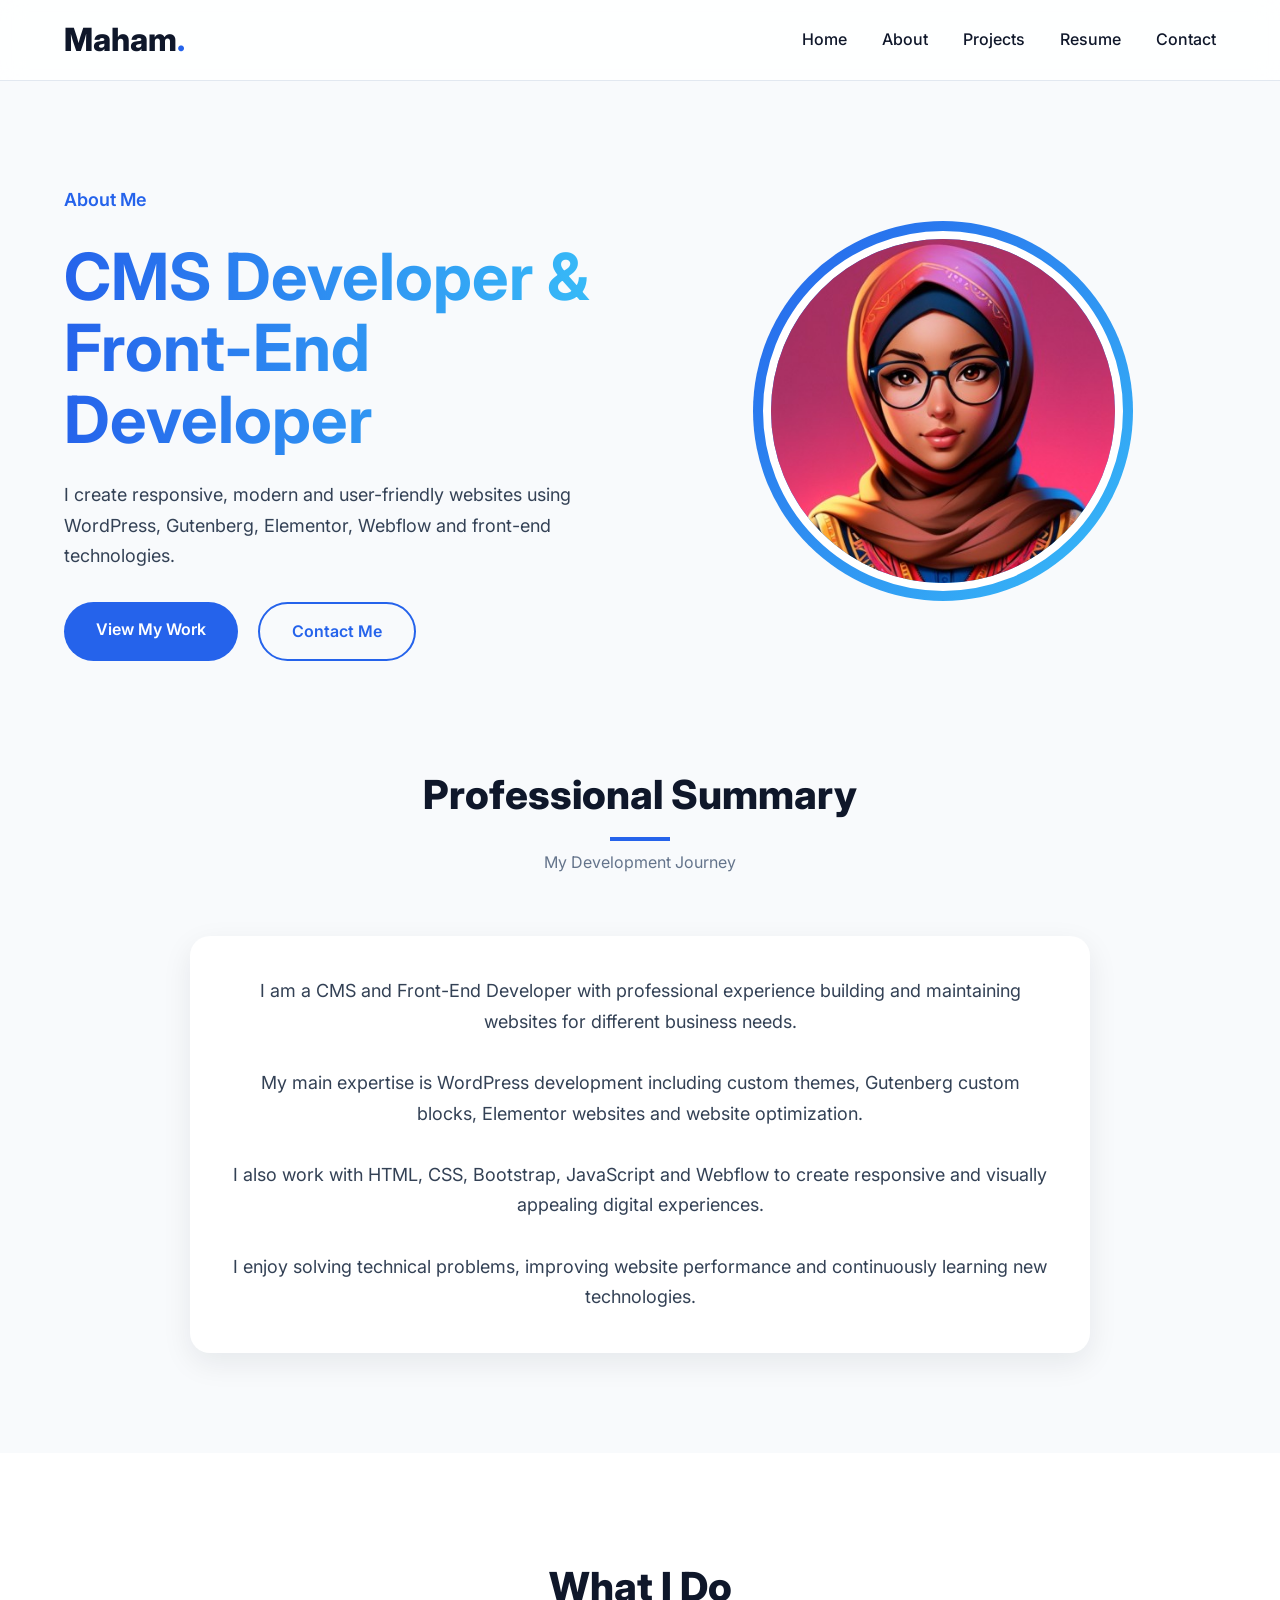
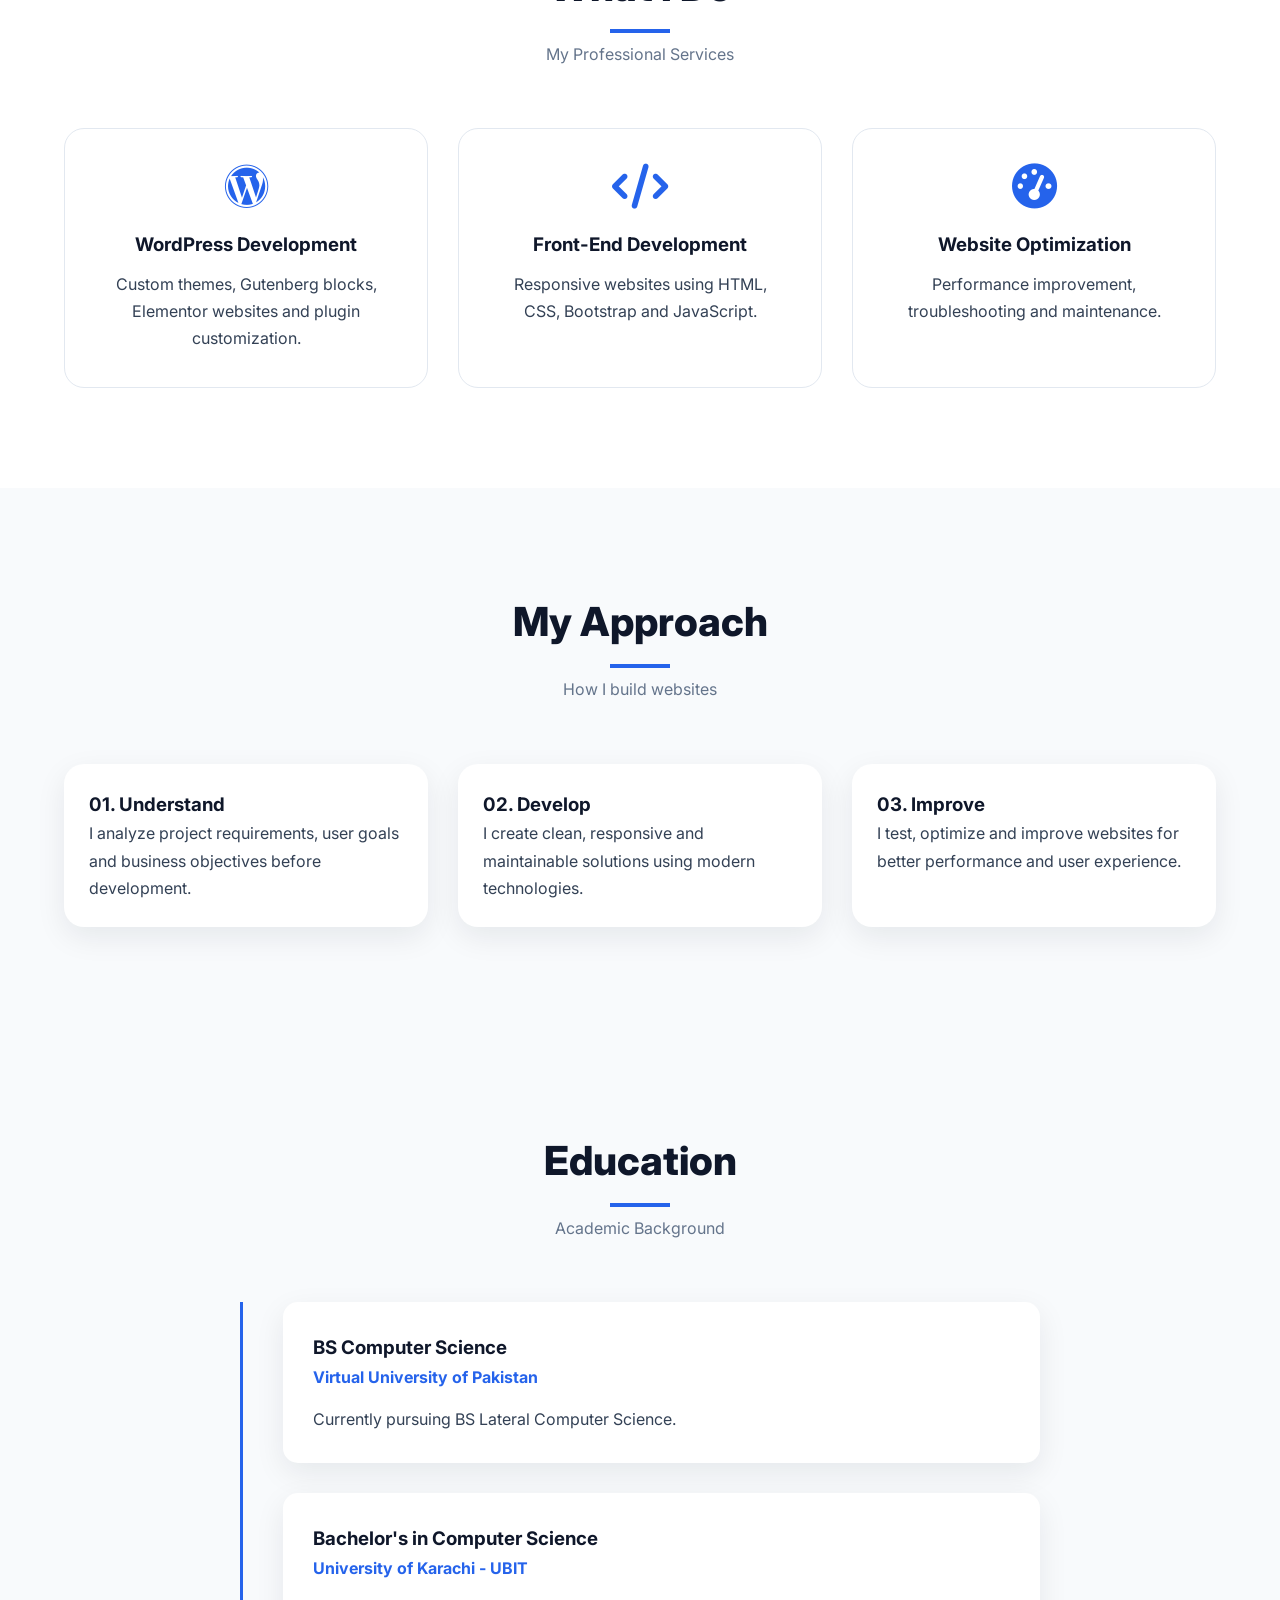
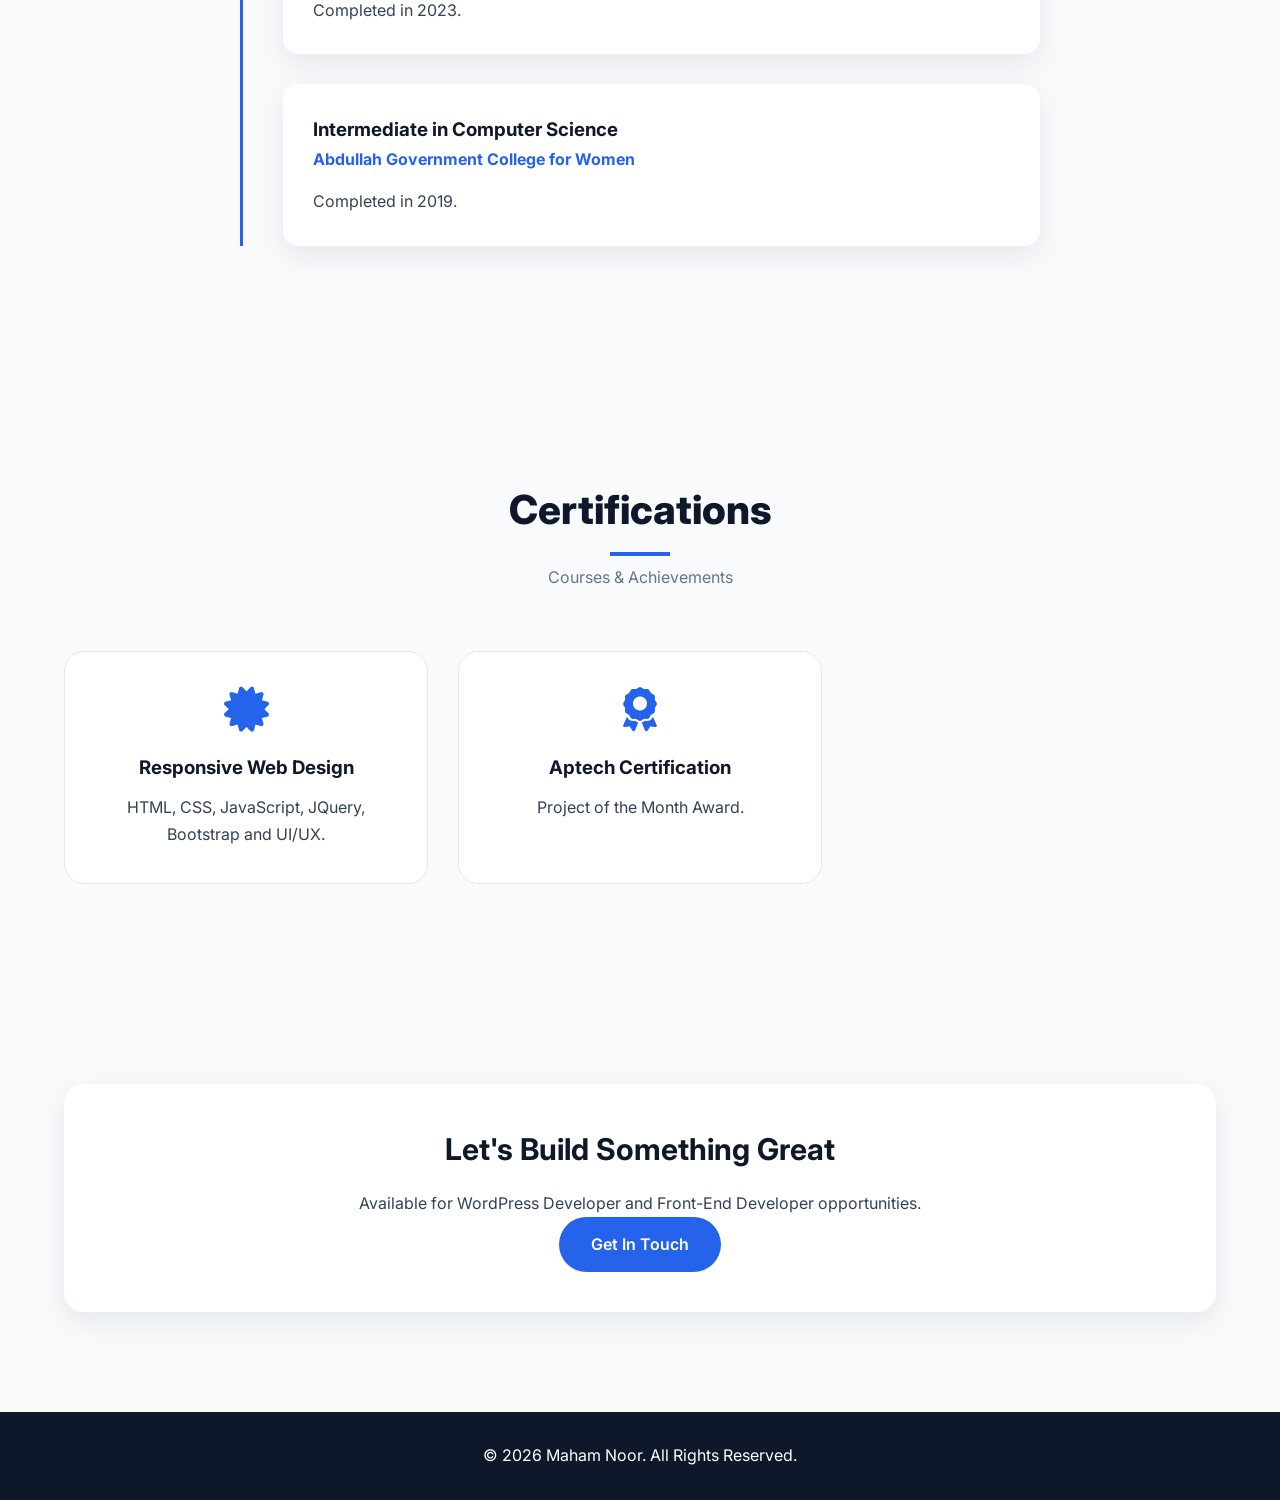
==== commit 2bcf0046: "Merge GitHub changes and update portfolio" ====
--- a/about.html
+++ b/about.html
@@ -59,7 +59,7 @@
 
                 <div class="hero-image">
                     <div class="image-box">
-                        <img src="images/profile.jpg" alt="Maham Noor" />
+                        <img src="img/me.jpg" alt="Maham Noor" />
                     </div>
                 </div>
             </div>
